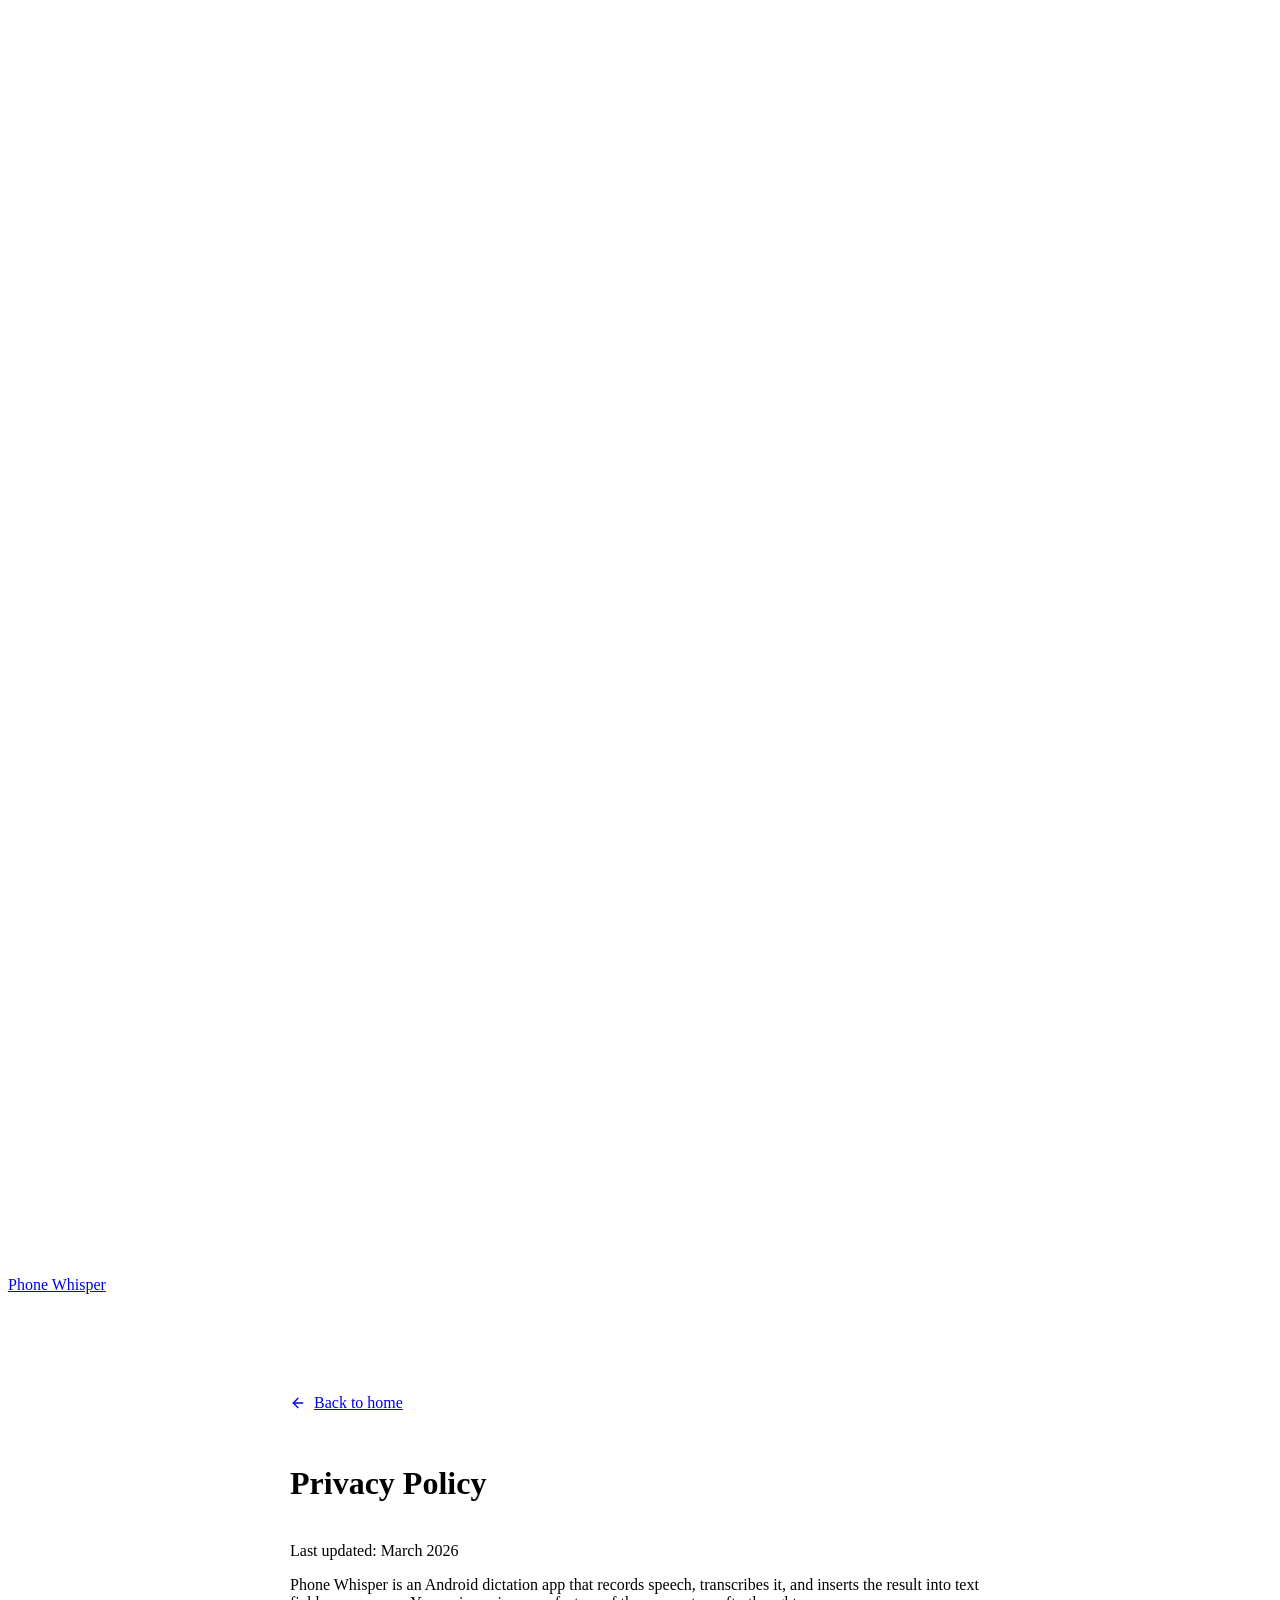
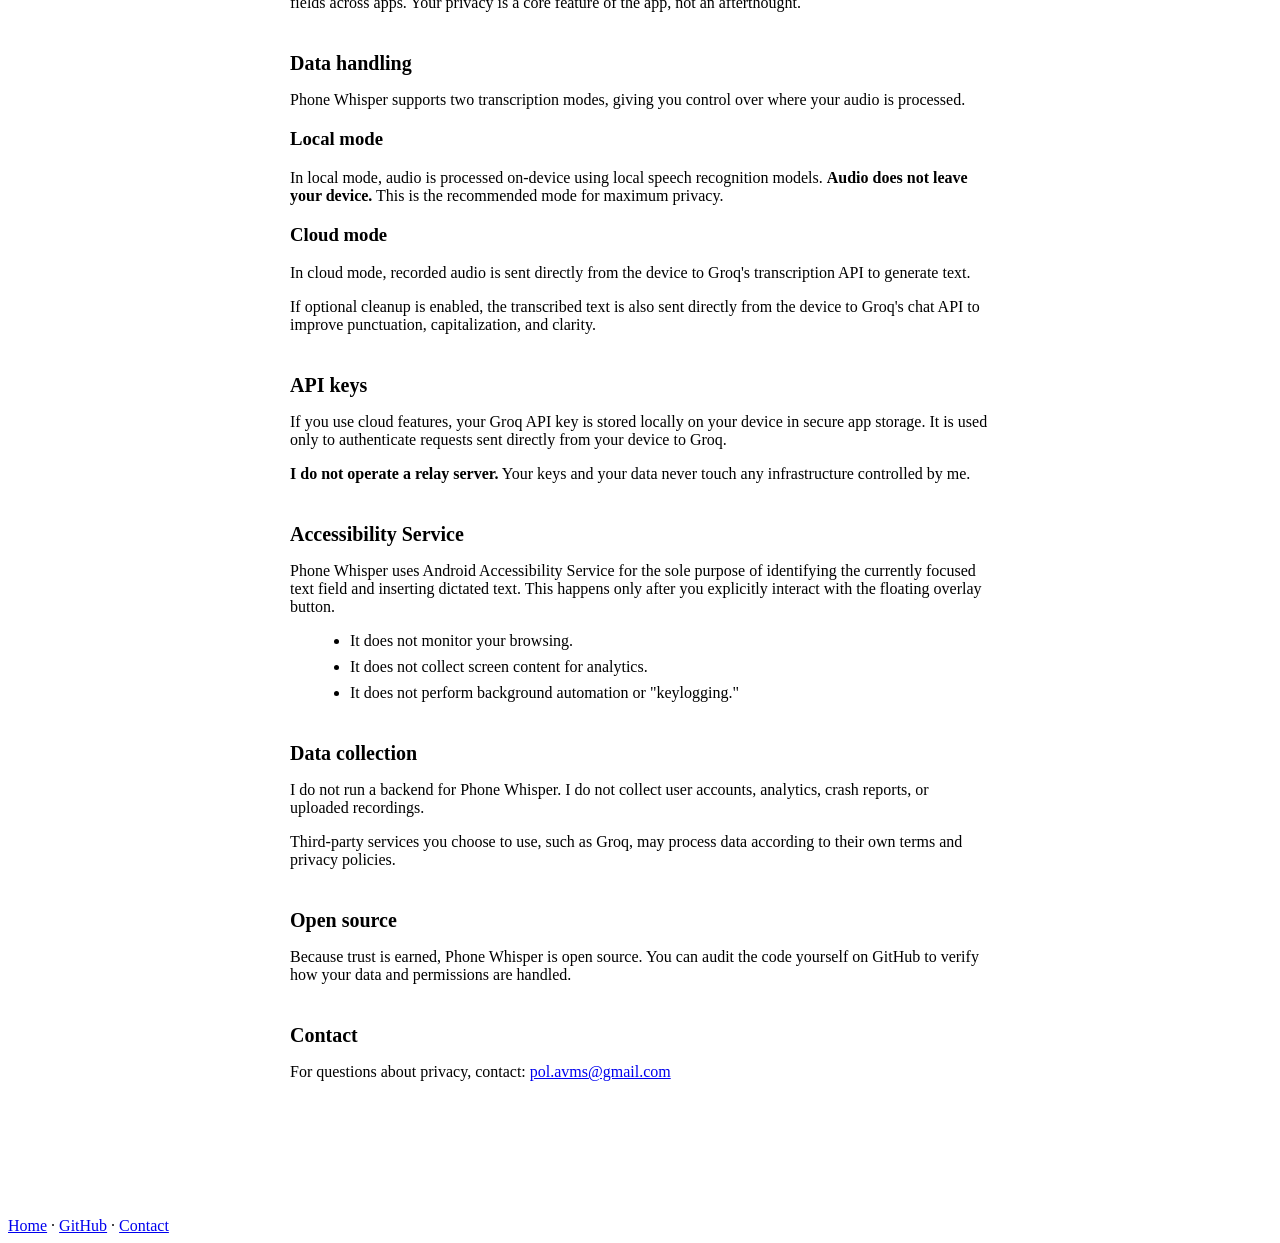
==== docs/privacy.html @ d19d8d38 "Switch transcription and cleanup APIs from OpenAI to Groq - TranscriberClient: whisper-1 -> whisper-" ====
<!DOCTYPE html>
<html lang="en">
<head>
  <meta charset="UTF-8" />
  <meta name="viewport" content="width=device-width, initial-scale=1.0" />
  <title>Privacy Policy — Phone Whisper</title>
  <link rel="stylesheet" href="style.css" />
  <link rel="preconnect" href="https://fonts.googleapis.com" />
  <link rel="preconnect" href="https://fonts.gstatic.com" crossorigin />
  <link href="https://fonts.googleapis.com/css2?family=Inter:wght@400;500;600;700&display=swap" rel="stylesheet" />
  <style>
    .legal-content {
      max-width: 700px;
      margin: 0 auto;
      padding: 100px 24px 120px;
    }
    .legal-content h1 {
      font-size: 32px;
      margin-bottom: 40px;
    }
    .legal-content h2 {
      font-size: 20px;
      margin-top: 40px;
      margin-bottom: 16px;
    }
    .legal-content p {
      margin-bottom: 16px;
      color: var(--text-secondary);
    }
    .legal-content ul {
      margin-bottom: 24px;
      margin-left: 20px;
      color: var(--text-secondary);
    }
    .legal-content li {
      margin-bottom: 8px;
    }
    .back-home {
      display: inline-flex;
      align-items: center;
      gap: 8px;
      font-weight: 500;
      margin-bottom: 32px;
    }
  </style>
</head>
<body>

  <nav id="nav">
    <div class="nav-inner">
      <a href="index.html" class="nav-logo">
        <svg class="nav-icon" viewBox="0 0 40 40" fill="none" xmlns="http://www.w3.org/2000/svg" aria-hidden="true">
          <rect width="40" height="40" rx="10" fill="var(--accent)"/>
          <rect x="16" y="9" width="8" height="14" rx="4" fill="white"/>
          <path d="M11 21c0 4.97 4.03 9 9 9s9-4.03 9-9" stroke="white" stroke-width="2" stroke-linecap="round" fill="none"/>
          <line x1="20" y1="30" x2="20" y2="35" stroke="white" stroke-width="2" stroke-linecap="round"/>
          <line x1="16" y1="35" x2="24" y2="35" stroke="white" stroke-width="2" stroke-linecap="round"/>
        </svg>
        <span>Phone Whisper</span>
      </a>
    </div>
  </nav>

  <main class="legal-content">
    <a href="index.html" class="back-home">
      <svg width="16" height="16" viewBox="0 0 24 24" fill="none" stroke="currentColor" stroke-width="2" stroke-linecap="round" stroke-linejoin="round"><line x1="19" y1="12" x2="5" y2="12"/><polyline points="12 19 5 12 12 5"/></svg>
      Back to home
    </a>

    <h1>Privacy Policy</h1>
    
    <p>Last updated: March 2026</p>

    <p>Phone Whisper is an Android dictation app that records speech, transcribes it, and inserts the result into text fields across apps. Your privacy is a core feature of the app, not an afterthought.</p>

    <h2>Data handling</h2>
    <p>Phone Whisper supports two transcription modes, giving you control over where your audio is processed.</p>

    <h3>Local mode</h3>
    <p>In local mode, audio is processed on-device using local speech recognition models. <strong>Audio does not leave your device.</strong> This is the recommended mode for maximum privacy.</p>

    <h3>Cloud mode</h3>
    <p>In cloud mode, recorded audio is sent directly from the device to Groq's transcription API to generate text.</p>
    <p>If optional cleanup is enabled, the transcribed text is also sent directly from the device to Groq's chat API to improve punctuation, capitalization, and clarity.</p>

    <h2>API keys</h2>
    <p>If you use cloud features, your Groq API key is stored locally on your device in secure app storage. It is used only to authenticate requests sent directly from your device to Groq.</p>
    <p><strong>I do not operate a relay server.</strong> Your keys and your data never touch any infrastructure controlled by me.</p>

    <h2>Accessibility Service</h2>
    <p>Phone Whisper uses Android Accessibility Service for the sole purpose of identifying the currently focused text field and inserting dictated text. This happens only after you explicitly interact with the floating overlay button.</p>
    <ul>
      <li>It does not monitor your browsing.</li>
      <li>It does not collect screen content for analytics.</li>
      <li>It does not perform background automation or "keylogging."</li>
    </ul>

    <h2>Data collection</h2>
    <p>I do not run a backend for Phone Whisper. I do not collect user accounts, analytics, crash reports, or uploaded recordings.</p>
    <p>Third-party services you choose to use, such as Groq, may process data according to their own terms and privacy policies.</p>

    <h2>Open source</h2>
    <p>Because trust is earned, Phone Whisper is open source. You can audit the code yourself on GitHub to verify how your data and permissions are handled.</p>

    <h2>Contact</h2>
    <p>For questions about privacy, contact: <a href="mailto:pol.avms@gmail.com">pol.avms@gmail.com</a></p>
  </main>

  <footer id="footer">
    <div class="footer-inner">
      <div class="footer-links">
        <a href="index.html">Home</a>
        <span class="sep">·</span>
        <a href="https://github.com/kafkasl/phone-whisper" target="_blank" rel="noopener">GitHub</a>
        <span class="sep">·</span>
        <a href="mailto:pol.avms@gmail.com">Contact</a>
      </div>
    </div>
  </footer>

</body>
</html>
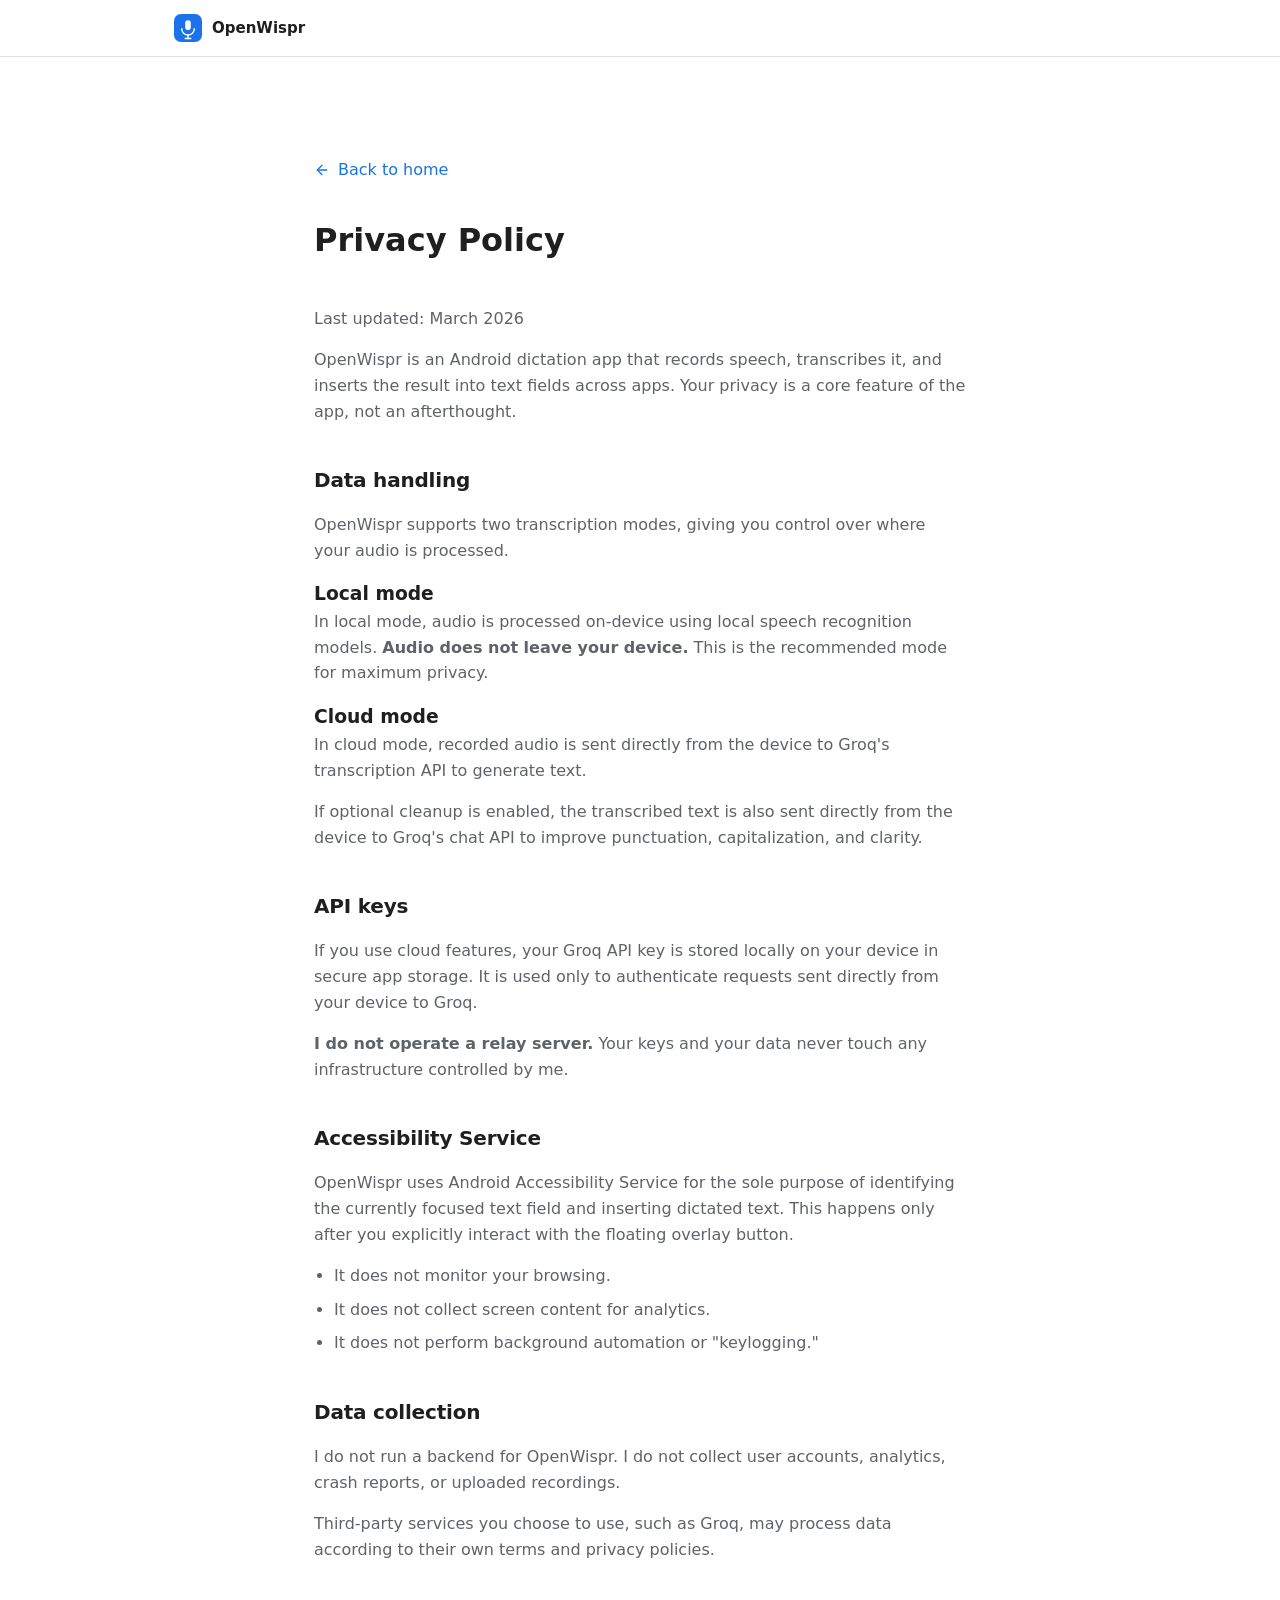
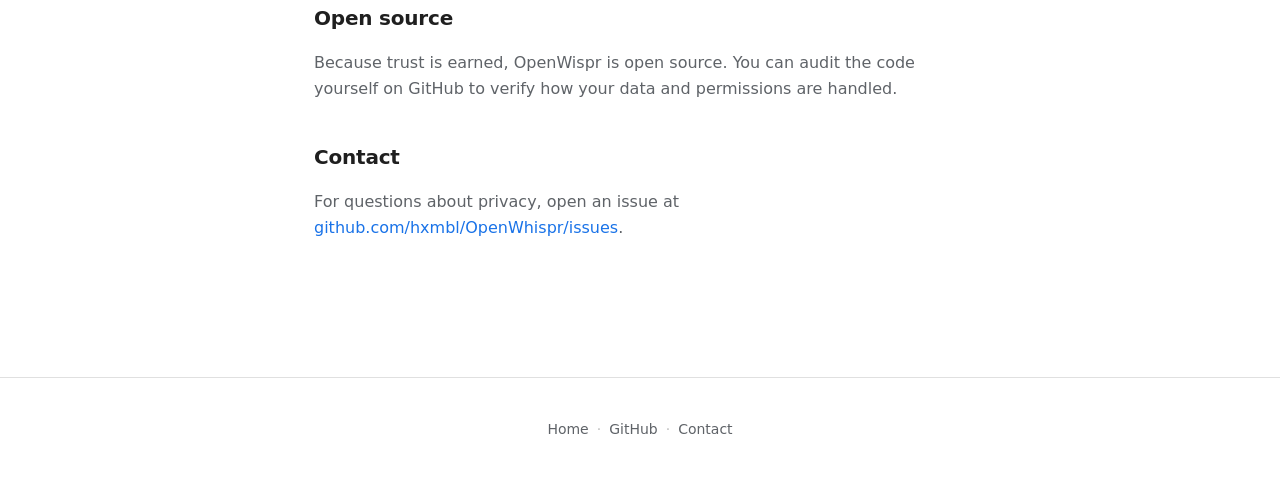
==== commit d839ce8c: "Own the fork: rebrand docs, add AGENTS.md and a real CI gate" ====
--- a/docs/privacy.html
+++ b/docs/privacy.html
@@ -3,7 +3,7 @@
 <head>
   <meta charset="UTF-8" />
   <meta name="viewport" content="width=device-width, initial-scale=1.0" />
-  <title>Privacy Policy — Phone Whisper</title>
+  <title>Privacy Policy — OpenWispr</title>
   <link rel="stylesheet" href="style.css" />
   <link rel="preconnect" href="https://fonts.googleapis.com" />
   <link rel="preconnect" href="https://fonts.gstatic.com" crossorigin />
@@ -56,7 +56,7 @@
           <line x1="20" y1="30" x2="20" y2="35" stroke="white" stroke-width="2" stroke-linecap="round"/>
           <line x1="16" y1="35" x2="24" y2="35" stroke="white" stroke-width="2" stroke-linecap="round"/>
         </svg>
-        <span>Phone Whisper</span>
+        <span>OpenWispr</span>
       </a>
     </div>
   </nav>
@@ -71,10 +71,10 @@
     
     <p>Last updated: March 2026</p>
 
-    <p>Phone Whisper is an Android dictation app that records speech, transcribes it, and inserts the result into text fields across apps. Your privacy is a core feature of the app, not an afterthought.</p>
+    <p>OpenWispr is an Android dictation app that records speech, transcribes it, and inserts the result into text fields across apps. Your privacy is a core feature of the app, not an afterthought.</p>
 
     <h2>Data handling</h2>
-    <p>Phone Whisper supports two transcription modes, giving you control over where your audio is processed.</p>
+    <p>OpenWispr supports two transcription modes, giving you control over where your audio is processed.</p>
 
     <h3>Local mode</h3>
     <p>In local mode, audio is processed on-device using local speech recognition models. <strong>Audio does not leave your device.</strong> This is the recommended mode for maximum privacy.</p>
@@ -88,7 +88,7 @@
     <p><strong>I do not operate a relay server.</strong> Your keys and your data never touch any infrastructure controlled by me.</p>
 
     <h2>Accessibility Service</h2>
-    <p>Phone Whisper uses Android Accessibility Service for the sole purpose of identifying the currently focused text field and inserting dictated text. This happens only after you explicitly interact with the floating overlay button.</p>
+    <p>OpenWispr uses Android Accessibility Service for the sole purpose of identifying the currently focused text field and inserting dictated text. This happens only after you explicitly interact with the floating overlay button.</p>
     <ul>
       <li>It does not monitor your browsing.</li>
       <li>It does not collect screen content for analytics.</li>
@@ -96,14 +96,14 @@
     </ul>
 
     <h2>Data collection</h2>
-    <p>I do not run a backend for Phone Whisper. I do not collect user accounts, analytics, crash reports, or uploaded recordings.</p>
+    <p>I do not run a backend for OpenWispr. I do not collect user accounts, analytics, crash reports, or uploaded recordings.</p>
     <p>Third-party services you choose to use, such as Groq, may process data according to their own terms and privacy policies.</p>
 
     <h2>Open source</h2>
-    <p>Because trust is earned, Phone Whisper is open source. You can audit the code yourself on GitHub to verify how your data and permissions are handled.</p>
+    <p>Because trust is earned, OpenWispr is open source. You can audit the code yourself on GitHub to verify how your data and permissions are handled.</p>
 
     <h2>Contact</h2>
-    <p>For questions about privacy, contact: <a href="mailto:pol.avms@gmail.com">pol.avms@gmail.com</a></p>
+    <p>For questions about privacy, open an issue at <a href="https://github.com/hxmbl/OpenWhispr/issues">github.com/hxmbl/OpenWhispr/issues</a>.</p>
   </main>
 
   <footer id="footer">
@@ -111,9 +111,9 @@
       <div class="footer-links">
         <a href="index.html">Home</a>
         <span class="sep">·</span>
-        <a href="https://github.com/kafkasl/phone-whisper" target="_blank" rel="noopener">GitHub</a>
+        <a href="https://github.com/hxmbl/OpenWhispr" target="_blank" rel="noopener">GitHub</a>
         <span class="sep">·</span>
-        <a href="mailto:pol.avms@gmail.com">Contact</a>
+        <a href="https://github.com/hxmbl/OpenWhispr/issues" target="_blank" rel="noopener">Contact</a>
       </div>
     </div>
   </footer>
--- a/docs/style.css
+++ b/docs/style.css
@@ -0,0 +1,842 @@
+/* OpenWispr landing */
+
+:root {
+  --accent: #1A73E8;
+  --accent-dark: #1558B0;
+  --accent-subtle: #D2E3FC;
+  --accent-on-subtle: #174EA6;
+
+  --bg: #FFFFFF;
+  --bg-section: #F8F9FA;
+  --surface: #FFFFFF;
+  --border: #E0E0E0;
+  --border-strong: #BDBDBD;
+
+  --text: #1F1F1F;
+  --text-secondary: #5F6368;
+  --text-muted: #80868B;
+
+  --overlay-idle: #1C1C1E;
+  --overlay-recording: #EF4444;
+  --overlay-busy: #6B6B6B;
+
+  --step-num-bg: #E8F0FD;
+  --step-num-color: var(--accent);
+  --info-bg: #EAF1FD;
+  --info-border: #AECBFA;
+
+  --font: 'Inter', system-ui, -apple-system, sans-serif;
+  --radius: 8px;
+  --radius-lg: 14px;
+  --max-w: 980px;
+  --section-pad: 80px 24px;
+}
+
+@media (prefers-color-scheme: dark) {
+  :root {
+    --accent: #8AB4F8;
+    --accent-dark: #AECBFA;
+    --accent-subtle: #1A3A6B;
+    --accent-on-subtle: #D2E3FC;
+
+    --bg: #111418;
+    --bg-section: #1A1E23;
+    --surface: #161B20;
+    --border: #2D3137;
+    --border-strong: #44474E;
+
+    --text: #E2E5EA;
+    --text-secondary: #9AA0A6;
+    --text-muted: #6E7479;
+
+    --overlay-idle: #1C1C1E;
+    --overlay-recording: #EF4444;
+    --overlay-busy: #6B6B6B;
+
+    --step-num-bg: #1A3A6B;
+    --step-num-color: #8AB4F8;
+    --info-bg: #152035;
+    --info-border: #2A4A80;
+  }
+}
+
+*, *::before, *::after { box-sizing: border-box; margin: 0; padding: 0; }
+html { scroll-behavior: smooth; font-size: 16px; }
+body {
+  font-family: var(--font);
+  background: var(--bg);
+  color: var(--text);
+  line-height: 1.6;
+  -webkit-font-smoothing: antialiased;
+}
+
+a { color: var(--accent); text-decoration: none; }
+a:hover { text-decoration: underline; }
+
+#nav {
+  position: sticky;
+  top: 0;
+  z-index: 100;
+  background: color-mix(in srgb, var(--bg) 92%, transparent);
+  backdrop-filter: blur(10px);
+  border-bottom: 1px solid var(--border);
+}
+
+.nav-inner {
+  max-width: var(--max-w);
+  margin: 0 auto;
+  padding: 0 24px;
+  height: 56px;
+  display: flex;
+  align-items: center;
+  justify-content: space-between;
+  gap: 16px;
+}
+
+.nav-logo {
+  display: flex;
+  align-items: center;
+  gap: 10px;
+  font-weight: 600;
+  font-size: 15px;
+  color: var(--text);
+  text-decoration: none;
+}
+.nav-logo:hover { text-decoration: none; }
+.nav-icon { width: 28px; height: 28px; flex-shrink: 0; }
+
+.nav-links {
+  display: flex;
+  align-items: center;
+  gap: 22px;
+}
+.nav-links a {
+  font-size: 14px;
+  color: var(--text-secondary);
+  text-decoration: none;
+  white-space: nowrap;
+}
+.nav-links a:hover { color: var(--text); text-decoration: none; }
+#nav-github { color: var(--accent); font-weight: 500; }
+#nav-github:hover { color: var(--accent-dark); }
+
+@media (max-width: 700px) {
+  .nav-links a:not(#nav-github) { display: none; }
+}
+
+.btn {
+  display: inline-flex;
+  align-items: center;
+  gap: 8px;
+  padding: 11px 22px;
+  border-radius: var(--radius);
+  font-size: 15px;
+  font-weight: 500;
+  cursor: pointer;
+  text-decoration: none;
+  border: 1px solid transparent;
+  transition: background .15s, border-color .15s, color .15s;
+  white-space: nowrap;
+}
+.btn-primary {
+  background: var(--accent);
+  color: #fff;
+  border-color: var(--accent);
+}
+.btn-primary:hover {
+  background: var(--accent-dark);
+  border-color: var(--accent-dark);
+  color: #fff;
+  text-decoration: none;
+}
+.btn-secondary {
+  background: transparent;
+  color: var(--accent);
+  border-color: var(--border-strong);
+}
+.btn-secondary:hover {
+  border-color: var(--accent);
+  background: var(--accent-subtle);
+  text-decoration: none;
+}
+
+.badge-row {
+  display: flex;
+  flex-wrap: wrap;
+  gap: 8px;
+  margin-bottom: 20px;
+}
+.badge {
+  display: inline-block;
+  padding: 3px 10px;
+  border-radius: 999px;
+  font-size: 12px;
+  font-weight: 500;
+  border: 1px solid var(--border-strong);
+  color: var(--text-secondary);
+  background: var(--bg);
+}
+
+#hero {
+  padding: 72px 24px 80px;
+  background: var(--bg);
+}
+.hero-content {
+  max-width: var(--max-w);
+  margin: 0 auto;
+  display: grid;
+  grid-template-columns: minmax(0, 1fr) 420px;
+  align-items: center;
+  gap: 64px;
+}
+.hero-text h1 {
+  font-size: clamp(28px, 4vw, 46px);
+  font-weight: 700;
+  line-height: 1.15;
+  letter-spacing: -0.6px;
+  margin-bottom: 18px;
+}
+.hero-sub {
+  font-size: 17px;
+  color: var(--text-secondary);
+  line-height: 1.65;
+  margin-bottom: 18px;
+}
+.hero-points {
+  list-style: none;
+  display: grid;
+  gap: 10px;
+  margin: 0 0 32px;
+  padding: 0;
+}
+.hero-points li {
+  color: var(--text-secondary);
+  font-size: 15px;
+  line-height: 1.5;
+  padding-left: 18px;
+  position: relative;
+}
+.hero-points li::before {
+  content: "";
+  width: 7px;
+  height: 7px;
+  border-radius: 999px;
+  background: var(--accent);
+  position: absolute;
+  left: 0;
+  top: 0.55em;
+}
+.hero-ctas {
+  display: flex;
+  flex-wrap: wrap;
+  gap: 12px;
+  margin-bottom: 20px;
+}
+.hero-links {
+  font-size: 14px;
+  color: var(--text-muted);
+  display: flex;
+  align-items: center;
+  gap: 8px;
+  flex-wrap: wrap;
+}
+.hero-links a { color: var(--text-secondary); }
+.hero-links a:hover { color: var(--text); }
+.sep { color: var(--border-strong); }
+
+.hero-visual {
+  display: flex;
+  justify-content: center;
+  align-items: center;
+}
+.phone-demo-card {
+  display: flex;
+  flex-direction: column;
+  align-items: center;
+  gap: 14px;
+}
+.demo-caption {
+  display: inline-flex;
+  align-items: center;
+  gap: 8px;
+  padding: 6px 12px;
+  border-radius: 999px;
+  background: var(--accent-subtle);
+  color: var(--accent-on-subtle);
+  font-size: 13px;
+  font-weight: 600;
+}
+.phone-frame {
+  width: 240px;
+  height: 470px;
+  background: var(--surface);
+  border: 2px solid var(--border-strong);
+  border-radius: 36px;
+  overflow: hidden;
+  position: relative;
+  box-shadow: 0 12px 40px rgba(0,0,0,.12);
+}
+.phone-screen {
+  height: 100%;
+  display: flex;
+  flex-direction: column;
+  position: relative;
+  background: var(--bg);
+}
+.phone-status-bar {
+  display: flex;
+  justify-content: space-between;
+  align-items: center;
+  padding: 10px 16px 4px;
+  font-size: 11px;
+  font-weight: 600;
+  color: var(--text);
+}
+.status-icons {
+  display: flex;
+  gap: 4px;
+  align-items: center;
+}
+.phone-app-header {
+  padding: 8px 16px 10px;
+  border-bottom: 1px solid var(--border);
+}
+.phone-app-title {
+  font-weight: 600;
+  font-size: 15px;
+}
+.phone-chat {
+  flex: 1;
+  padding: 16px 12px;
+  display: flex;
+  flex-direction: column;
+  gap: 10px;
+  justify-content: flex-end;
+}
+.chat-bubble {
+  max-width: 82%;
+  padding: 8px 12px;
+  border-radius: 16px;
+  font-size: 13px;
+  line-height: 1.4;
+}
+.chat-bubble.received {
+  align-self: flex-start;
+  background: var(--bg-section);
+  border: 1px solid var(--border);
+  color: var(--text);
+  border-bottom-left-radius: 4px;
+}
+.chat-bubble.subtle {
+  opacity: .8;
+  max-width: 52%;
+}
+.phone-input-row {
+  display: flex;
+  align-items: center;
+  gap: 8px;
+  padding: 10px 12px 14px;
+  border-top: 1px solid var(--border);
+}
+.phone-input-field {
+  flex: 1;
+  min-height: 36px;
+  border: 1px solid var(--border-strong);
+  border-radius: 20px;
+  padding: 7px 12px;
+  font-size: 12px;
+  color: var(--text);
+  background: var(--bg);
+  display: flex;
+  align-items: center;
+  overflow: hidden;
+}
+.input-placeholder {
+  color: var(--text-muted);
+}
+.typed-input {
+  color: var(--text);
+}
+.phone-send-btn {
+  width: 28px;
+  height: 28px;
+  border-radius: 50%;
+  background: var(--border-strong);
+  display: flex;
+  align-items: center;
+  justify-content: center;
+  color: #fff;
+  flex-shrink: 0;
+  transition: background .18s ease, transform .18s ease;
+}
+.phone-send-btn.ready {
+  background: var(--accent);
+  transform: scale(1.03);
+}
+
+.overlay-button {
+  position: absolute;
+  bottom: 72px;
+  right: 14px;
+  width: 44px;
+  height: 44px;
+  border-radius: 50%;
+  background: var(--overlay-idle);
+  display: flex;
+  align-items: center;
+  justify-content: center;
+  color: #fff;
+  box-shadow: 0 8px 18px rgba(0,0,0,.22);
+  animation: float 3s ease-in-out infinite;
+}
+.overlay-button svg { width: 22px; height: 22px; }
+.overlay-button.recording {
+  background: var(--overlay-recording);
+  animation: pulse-recording 1s ease-in-out infinite;
+}
+.overlay-button.busy {
+  background: var(--overlay-busy);
+  animation: none;
+}
+.overlay-button-small {
+  position: absolute;
+  right: 16px;
+  bottom: 16px;
+  width: 40px;
+  height: 40px;
+}
+
+.cursor {
+  font-weight: 300;
+  margin-left: 1px;
+  animation: blink 1s step-end infinite;
+}
+@keyframes blink { 0%,100%{opacity:1;} 50%{opacity:0;} }
+@keyframes float { 0%,100%{transform:translateY(0);} 50%{transform:translateY(-4px);} }
+@keyframes spin { from { transform: rotate(0deg); } to { transform: rotate(360deg); } }
+@keyframes pulse-recording {
+  0%,100% { transform: scale(1); box-shadow: 0 8px 18px rgba(239,68,68,.25); }
+  50% { transform: scale(1.06); box-shadow: 0 10px 26px rgba(239,68,68,.45); }
+}
+
+.section-inner {
+  max-width: var(--max-w);
+  margin: 0 auto;
+  padding: var(--section-pad);
+}
+section + section { border-top: 1px solid var(--border); }
+h2 {
+  font-size: 26px;
+  font-weight: 700;
+  margin-bottom: 12px;
+  letter-spacing: -0.2px;
+}
+.section-sub {
+  color: var(--text-secondary);
+  margin-bottom: 36px;
+  font-size: 16px;
+}
+.section-kicker {
+  font-size: 13px;
+  font-weight: 600;
+  color: var(--accent);
+  margin-bottom: 10px;
+}
+
+#termux { background: var(--bg-section); }
+.termux-inner {
+  display: grid;
+  grid-template-columns: minmax(0, 1fr) 420px;
+  align-items: center;
+  gap: 40px;
+}
+.dev-mode-examples {
+  display: flex;
+  flex-direction: column;
+  gap: 10px;
+  margin-top: -12px;
+}
+.dev-example {
+  display: flex;
+  flex-wrap: wrap;
+  align-items: center;
+  gap: 8px;
+  padding: 10px 12px;
+  border: 1px solid var(--border);
+  border-radius: 12px;
+  background: var(--surface);
+  font-size: 13px;
+  line-height: 1.5;
+}
+.dev-example-label {
+  font-size: 12px;
+  font-weight: 600;
+  color: var(--text-secondary);
+}
+.dev-example code {
+  font-family: ui-monospace, SFMono-Regular, Menlo, monospace;
+  font-size: 12px;
+  background: var(--bg-section);
+  border: 1px solid var(--border);
+  border-radius: 8px;
+  padding: 2px 6px;
+  color: var(--text);
+}
+.dev-example-arrow {
+  color: var(--accent);
+  font-weight: 700;
+}
+.termux-card {
+  position: relative;
+  border: 1px solid var(--border);
+  border-radius: 18px;
+  overflow: hidden;
+  background: #0E1116;
+  color: #D7DBE0;
+  box-shadow: 0 10px 32px rgba(0,0,0,.14);
+}
+.termux-topbar {
+  display: flex;
+  align-items: center;
+  gap: 8px;
+  padding: 12px 14px;
+  border-bottom: 1px solid rgba(255,255,255,.08);
+  background: #121720;
+}
+.termux-dot {
+  width: 8px;
+  height: 8px;
+  border-radius: 50%;
+  background: rgba(255,255,255,.24);
+}
+.termux-title {
+  margin-left: 4px;
+  font-size: 13px;
+  color: rgba(255,255,255,.7);
+}
+.termux-mode-badge {
+  margin-left: auto;
+  font-size: 11px;
+  font-weight: 600;
+  color: #D2E3FC;
+  background: rgba(26,115,232,.35);
+  border: 1px solid rgba(138,180,248,.35);
+  border-radius: 999px;
+  padding: 3px 8px;
+}
+.speech-bubble {
+  position: absolute;
+  right: 26px;
+  bottom: 66px;
+  padding: 10px 12px;
+  border-radius: 14px;
+  background: #1A73E8;
+  color: #fff;
+  font-family: var(--font);
+  font-size: 13px;
+  line-height: 1.45;
+  max-width: 250px;
+  min-height: 38px;
+  opacity: 0;
+  transform: translateY(6px);
+  transition: opacity .2s ease, transform .2s ease;
+  z-index: 2;
+}
+.speech-bubble::after {
+  content: '';
+  position: absolute;
+  right: 4px;
+  bottom: -6px;
+  width: 12px;
+  height: 12px;
+  background: #1A73E8;
+  transform: rotate(45deg);
+  border-radius: 2px;
+}
+.speech-bubble.visible {
+  opacity: 1;
+  transform: translateY(0);
+}
+.termux-body {
+  padding: 18px 16px 54px;
+  font-family: ui-monospace, SFMono-Regular, Menlo, monospace;
+  font-size: 13px;
+  min-height: 182px;
+}
+.termux-line { margin-bottom: 10px; }
+.termux-line.muted { color: #7F8A98; }
+.prompt { color: #8AB4F8; }
+.termux-note {
+  margin-top: 18px;
+  color: #9DB0C6;
+  font-family: var(--font);
+  font-size: 13px;
+  line-height: 1.55;
+}
+
+#how-it-works { background: var(--bg); }
+.steps-list {
+  list-style: none;
+  display: flex;
+  flex-direction: column;
+  margin-top: 32px;
+}
+.step {
+  display: flex;
+  align-items: flex-start;
+  gap: 20px;
+  padding: 20px 0;
+  border-bottom: 1px solid var(--border);
+}
+.step:last-child { border-bottom: none; }
+.step-num {
+  flex-shrink: 0;
+  width: 32px;
+  height: 32px;
+  border-radius: 50%;
+  background: var(--step-num-bg);
+  color: var(--step-num-color);
+  font-size: 14px;
+  font-weight: 700;
+  display: flex;
+  align-items: center;
+  justify-content: center;
+  margin-top: 2px;
+}
+.step-body strong {
+  display: block;
+  font-size: 16px;
+  font-weight: 600;
+  margin-bottom: 4px;
+}
+.step-body p {
+  font-size: 14px;
+  color: var(--text-secondary);
+  line-height: 1.55;
+}
+
+#modes { background: var(--bg-section); }
+.modes-grid {
+  display: grid;
+  grid-template-columns: 1fr 1fr;
+  gap: 24px;
+  margin-top: 8px;
+}
+.mode-card {
+  border: 1px solid var(--border);
+  border-radius: var(--radius-lg);
+  padding: 24px;
+  background: var(--surface);
+}
+.mode-card h3 {
+  font-size: 17px;
+  font-weight: 600;
+  margin-bottom: 16px;
+}
+.mode-card ul {
+  list-style: none;
+  display: flex;
+  flex-direction: column;
+  gap: 10px;
+  margin-bottom: 24px;
+}
+.mode-card ul li {
+  font-size: 14px;
+  color: var(--text-secondary);
+  padding-left: 18px;
+  position: relative;
+}
+.mode-card ul li::before {
+  content: '';
+  position: absolute;
+  left: 0;
+  top: 8px;
+  width: 5px;
+  height: 5px;
+  border-radius: 50%;
+  background: var(--accent);
+}
+.models-table {
+  border: 1px solid var(--border);
+  border-radius: var(--radius);
+  overflow: hidden;
+  font-size: 13px;
+}
+.models-table-head {
+  padding: 8px 12px;
+  background: var(--bg-section);
+  color: var(--text-muted);
+  font-size: 11px;
+  font-weight: 600;
+  text-transform: uppercase;
+  letter-spacing: .05em;
+  border-bottom: 1px solid var(--border);
+}
+.model-row {
+  display: flex;
+  align-items: center;
+  gap: 8px;
+  padding: 9px 12px;
+  border-bottom: 1px solid var(--border);
+}
+.model-row:last-child { border-bottom: none; }
+.model-name { flex: 1; font-weight: 500; color: var(--text); }
+.model-size { color: var(--text-muted); font-size: 12px; white-space: nowrap; }
+.model-note { color: var(--text-muted); font-size: 11px; white-space: nowrap; }
+.default-badge { color: var(--accent); font-weight: 600; }
+.cloud-note {
+  border: 1px solid var(--border);
+  border-radius: var(--radius);
+  padding: 12px 14px;
+  font-size: 13px;
+  color: var(--text-secondary);
+  background: var(--bg-section);
+}
+
+#accessibility { background: var(--bg); }
+.info-box {
+  border: 1px solid var(--info-border);
+  border-radius: var(--radius-lg);
+  padding: 28px 32px;
+  background: var(--info-bg);
+}
+.info-box h2 { margin-bottom: 16px; }
+.info-box p {
+  font-size: 15px;
+  color: var(--text-secondary);
+  margin-bottom: 12px;
+  line-height: 1.65;
+}
+.info-box p:last-of-type { margin-bottom: 20px; }
+.info-box strong { color: var(--text); }
+.info-link { font-size: 14px; font-weight: 500; color: var(--accent); }
+
+#privacy { background: var(--bg-section); }
+.privacy-points {
+  display: flex;
+  flex-direction: column;
+  margin-top: 8px;
+  margin-bottom: 28px;
+  border: 1px solid var(--border);
+  border-radius: var(--radius-lg);
+  overflow: hidden;
+  background: var(--surface);
+}
+.privacy-point {
+  display: flex;
+  align-items: flex-start;
+  gap: 16px;
+  padding: 20px 24px;
+  border-bottom: 1px solid var(--border);
+}
+.privacy-point:last-child { border-bottom: none; }
+.pp-icon { flex-shrink: 0; color: var(--accent); margin-top: 2px; }
+.privacy-point strong {
+  display: block;
+  font-size: 15px;
+  font-weight: 600;
+  margin-bottom: 4px;
+}
+.privacy-point p {
+  font-size: 14px;
+  color: var(--text-secondary);
+  line-height: 1.55;
+}
+.privacy-links {
+  font-size: 14px;
+  display: flex;
+  align-items: center;
+  gap: 8px;
+  flex-wrap: wrap;
+}
+
+#faq { background: var(--bg); }
+.faq-list {
+  display: flex;
+  flex-direction: column;
+  margin-top: 32px;
+  border: 1px solid var(--border);
+  border-radius: var(--radius-lg);
+  overflow: hidden;
+  background: var(--surface);
+}
+.faq-item { border-bottom: 1px solid var(--border); }
+.faq-item:last-child { border-bottom: none; }
+.faq-item summary {
+  display: flex;
+  align-items: center;
+  justify-content: space-between;
+  padding: 18px 22px;
+  font-size: 15px;
+  font-weight: 600;
+  cursor: pointer;
+  list-style: none;
+  user-select: none;
+  gap: 16px;
+}
+.faq-item summary::-webkit-details-marker { display: none; }
+.faq-item summary::after {
+  content: '+';
+  font-size: 20px;
+  font-weight: 400;
+  color: var(--text-secondary);
+  transition: transform .2s;
+}
+.faq-item[open] summary::after { transform: rotate(45deg); }
+.faq-item:hover summary { background: var(--accent-subtle); }
+.faq-item[open] summary {
+  background: var(--accent-subtle);
+  color: var(--accent-on-subtle);
+}
+.faq-item p {
+  padding: 16px 22px 20px;
+  font-size: 14px;
+  color: var(--text-secondary);
+  line-height: 1.65;
+  border-top: 1px solid var(--border);
+}
+
+#footer {
+  background: var(--bg);
+  border-top: 1px solid var(--border);
+  padding: 40px 24px;
+}
+.footer-inner {
+  max-width: var(--max-w);
+  margin: 0 auto;
+  text-align: center;
+  display: flex;
+  flex-direction: column;
+  gap: 12px;
+}
+.footer-line { font-size: 14px; color: var(--text-secondary); }
+.footer-links {
+  font-size: 14px;
+  display: flex;
+  align-items: center;
+  justify-content: center;
+  gap: 8px;
+  flex-wrap: wrap;
+}
+.footer-links a { color: var(--text-secondary); }
+.footer-links a:hover { color: var(--text); }
+
+@media (max-width: 900px) {
+  .hero-content,
+  .termux-inner {
+    grid-template-columns: 1fr;
+    gap: 40px;
+  }
+  .hero-visual { order: -1; }
+}
+
+@media (max-width: 640px) {
+  #hero { padding-top: 56px; }
+  .section-inner { padding: 64px 20px; }
+  .modes-grid { grid-template-columns: 1fr; }
+  .phone-frame {
+    width: 210px;
+    height: 412px;
+  }
+  .hero-sub br { display: none; }
+}
